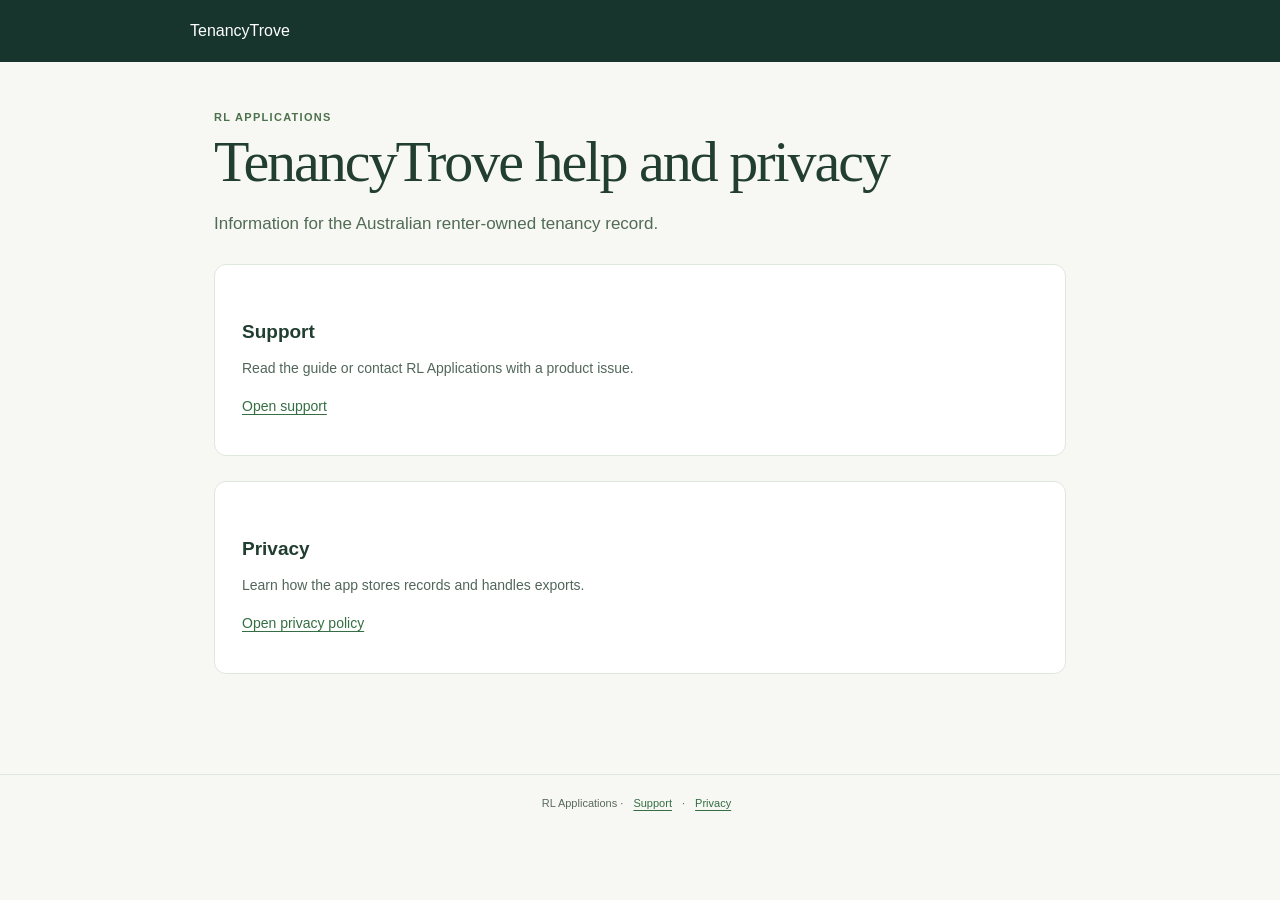
==== index.html @ 0dedb350 "Publish TenancyTrove privacy and support pages" ====
<!doctype html><html lang="en-AU"><head><meta charset="utf-8"><meta name="viewport" content="width=device-width,initial-scale=1"><title>TenancyTrove · Privacy and support</title><link rel="icon" href="./favicon.svg"><link rel="stylesheet" href="./legal.css"></head><body><header>TenancyTrove</header><main><span class="eyebrow">RL APPLICATIONS</span><h1>TenancyTrove help and privacy</h1><p class="lead">Information for the Australian renter-owned tenancy record.</p><div class="card"><h2>Support</h2><p>Read the guide or contact RL Applications with a product issue.</p><p><a href="./support.html">Open support</a></p></div><div class="card"><h2>Privacy</h2><p>Learn how the app stores records and handles exports.</p><p><a href="./privacy.html">Open privacy policy</a></p></div></main><footer>RL Applications · <a href="./support.html">Support</a> · <a href="./privacy.html">Privacy</a></footer></body></html>
---- legal.css ----
:root{font-family:Inter,ui-sans-serif,-apple-system,BlinkMacSystemFont,"Segoe UI",sans-serif;color:#213e30;background:#f7f7f3}*{box-sizing:border-box}body{margin:0}header{background:#17352d;color:#fff;padding:22px max(24px,calc((100vw - 900px)/2))}header a{color:#fff;text-decoration:none;font-weight:800}main{max-width:900px;margin:auto;padding:45px 24px 75px}h1{font:normal clamp(38px,6vw,58px)/1.05 Georgia,serif;letter-spacing:-2px;margin:7px 0 13px}h2{font-size:19px;margin:33px 0 8px}p,li{color:#52665a;line-height:1.7;font-size:14px}ul{padding-left:23px}.eyebrow{font-size:11px;color:#4c714c;font-weight:800;letter-spacing:1.3px}.lead{font-size:17px;color:#516b55}.card{background:#fff;border:1px solid #dfe8dc;border-radius:12px;padding:23px 27px;margin:25px 0}.notice{background:#eaf2e3;border-radius:10px;padding:16px 20px}a{color:#356e43;text-underline-offset:3px}a:hover{color:#194b2c}footer{border-top:1px solid #dfe8dc;color:#586b59;font-size:11px;padding:22px 24px;text-align:center}footer a{margin-inline:7px}@media(max-width:640px){main{padding-top:30px}.card{padding:18px}}
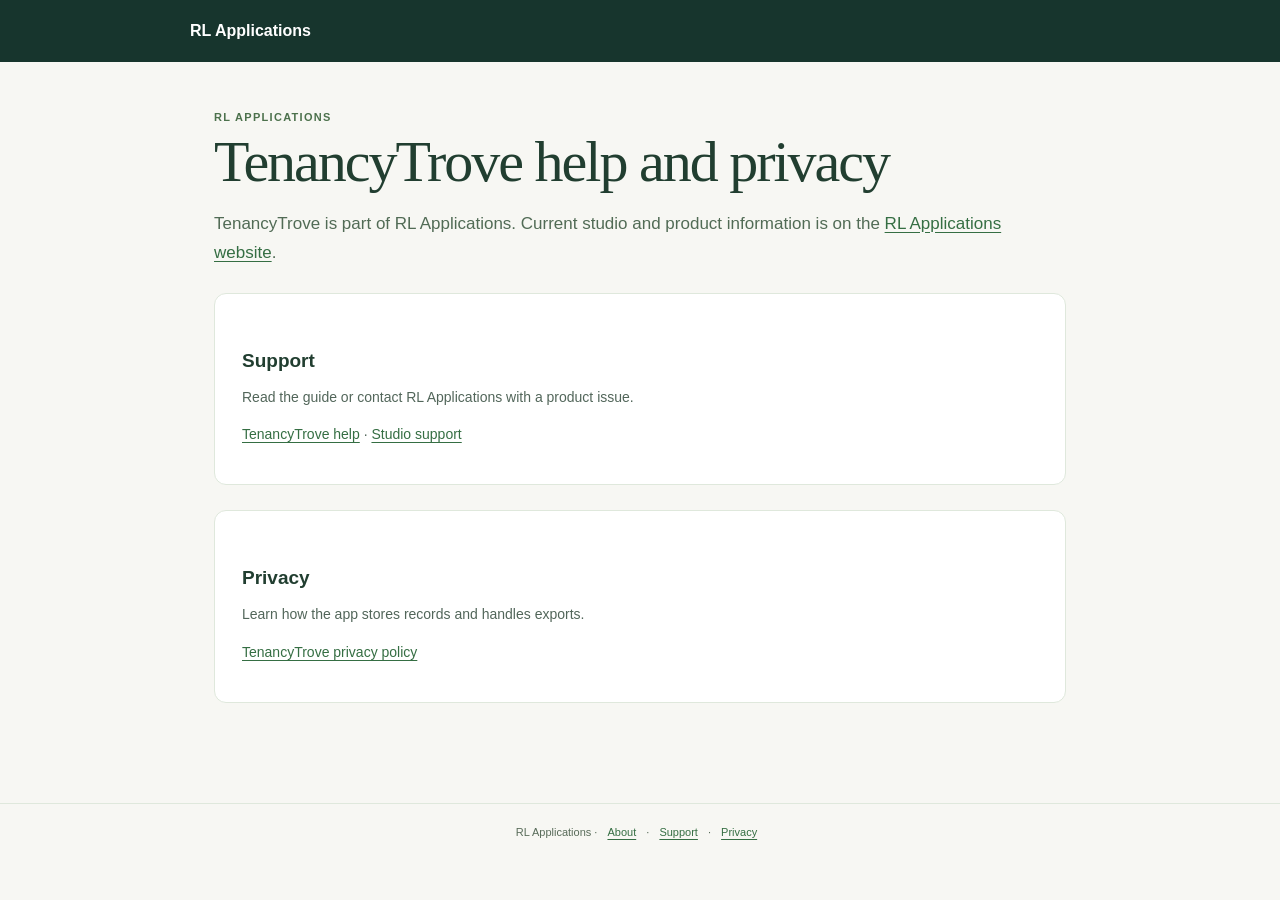
==== commit de9a8930: "Link legacy TenancyTrove pages to studio site" ====
--- a/index.html
+++ b/index.html
@@ -1 +1 @@
-<!doctype html><html lang="en-AU"><head><meta charset="utf-8"><meta name="viewport" content="width=device-width,initial-scale=1"><title>TenancyTrove · Privacy and support</title><link rel="icon" href="./favicon.svg"><link rel="stylesheet" href="./legal.css"></head><body><header>TenancyTrove</header><main><span class="eyebrow">RL APPLICATIONS</span><h1>TenancyTrove help and privacy</h1><p class="lead">Information for the Australian renter-owned tenancy record.</p><div class="card"><h2>Support</h2><p>Read the guide or contact RL Applications with a product issue.</p><p><a href="./support.html">Open support</a></p></div><div class="card"><h2>Privacy</h2><p>Learn how the app stores records and handles exports.</p><p><a href="./privacy.html">Open privacy policy</a></p></div></main><footer>RL Applications · <a href="./support.html">Support</a> · <a href="./privacy.html">Privacy</a></footer></body></html>+<!doctype html><html lang="en-AU"><head><meta charset="utf-8"><meta name="viewport" content="width=device-width,initial-scale=1"><title>TenancyTrove · RL Applications</title><link rel="canonical" href="https://rlapplications.com/tenancytrove/"><link rel="icon" href="./favicon.svg"><link rel="stylesheet" href="./legal.css"></head><body><header><a href="https://rlapplications.com/">RL Applications</a></header><main><span class="eyebrow">RL APPLICATIONS</span><h1>TenancyTrove help and privacy</h1><p class="lead">TenancyTrove is part of RL Applications. Current studio and product information is on the <a href="https://rlapplications.com/tenancytrove/">RL Applications website</a>.</p><div class="card"><h2>Support</h2><p>Read the guide or contact RL Applications with a product issue.</p><p><a href="https://rlapplications.com/tenancytrove/support/">TenancyTrove help</a> · <a href="https://rlapplications.com/support/">Studio support</a></p></div><div class="card"><h2>Privacy</h2><p>Learn how the app stores records and handles exports.</p><p><a href="https://rlapplications.com/tenancytrove/privacy/">TenancyTrove privacy policy</a></p></div></main><footer>RL Applications · <a href="https://rlapplications.com/">About</a> · <a href="https://rlapplications.com/support/">Support</a> · <a href="https://rlapplications.com/privacy/">Privacy</a></footer></body></html>
